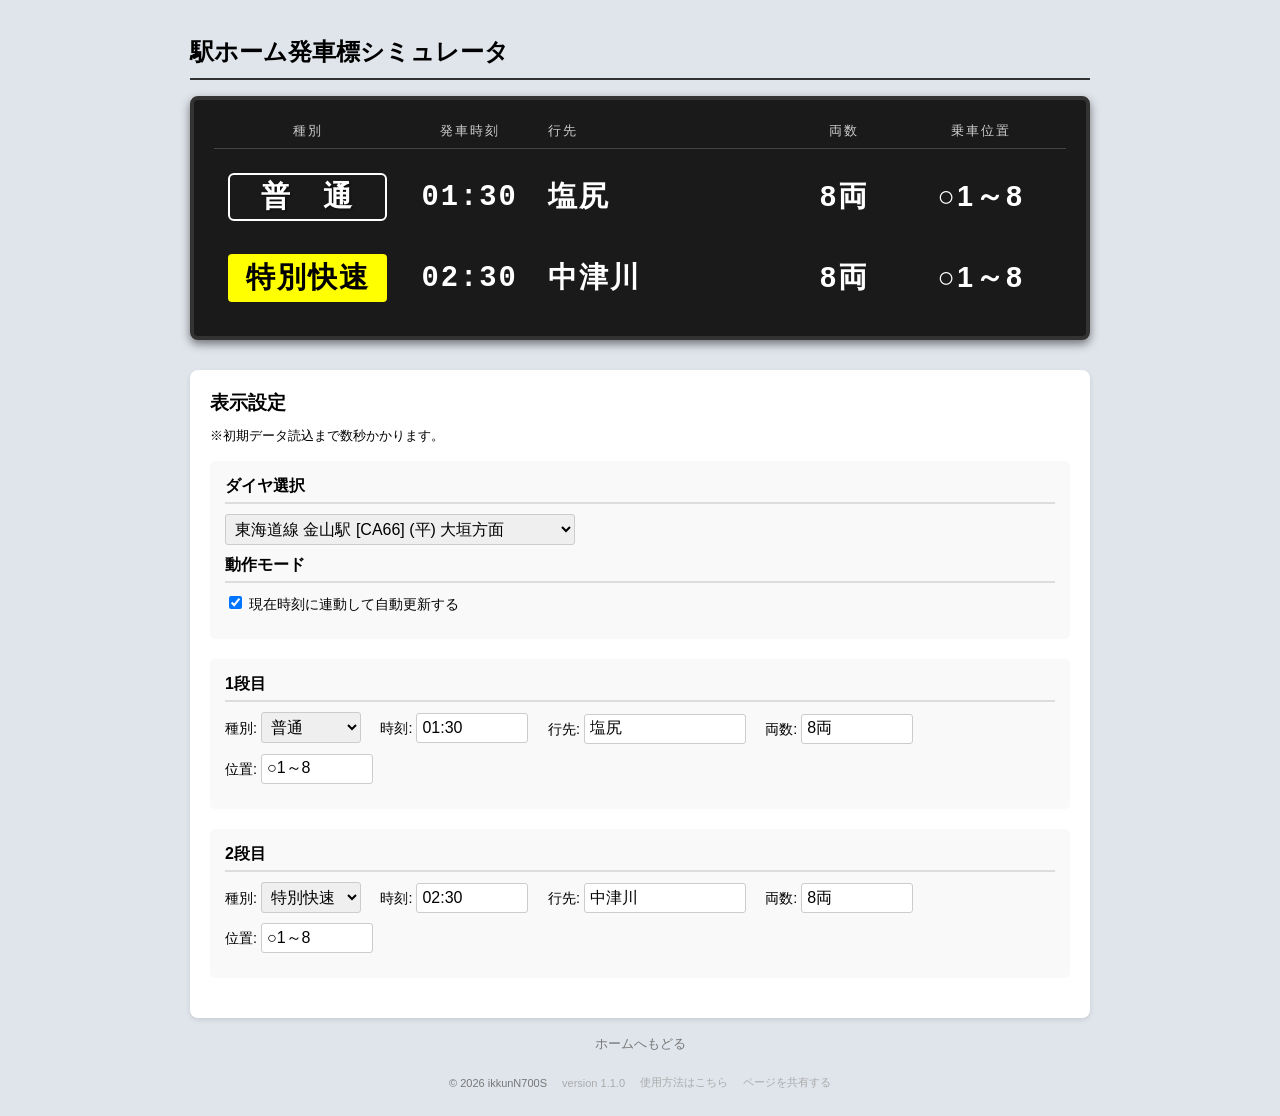
==== play.html @ bd15c997 "メインページ変更" ====
<!DOCTYPE html>
<html lang="ja">
<head>
    <meta charset="UTF-8">
    <meta name="viewport" content="width=900">
    <link rel="icon" type="image/svg+xml" href="./images/favicon/favicon.svg">
    <link rel="apple-touch-icon" sizes="180x180" href="./images/favicon/apple-touch-icon-180x180.png">
    <link rel="icon" type="image/png" sizes="256x256" href="./images/favicon/android-chrome-256x256.png">
    <title>駅ホーム発車標シミュレータ</title>
    <link rel="stylesheet" href="./css/style.css">
</head>
<body>
    <div class="container">
        <h1>駅ホーム発車標シミュレータ</h1>

        <div class="display-board">
            <div class="board-header">
                <span class="col-type">種別</span>
                <span class="col-time">発車時刻</span>
                <span class="col-dest">行先</span>
                <span class="col-cars">両数</span>
                <span class="col-pos">乗車位置</span>
            </div>
            
            <div class="board-row">
                <span class="col-type"><div id="disp-type-1" class="type-box"></div></span>
                <span class="col-time" id="disp-time-1"></span>
                <span class="col-dest">
                    <span id="disp-dest-1" class="dest-text"></span>
                </span>
                <span class="col-cars" id="disp-cars-1"></span>
                <span class="col-pos" id="disp-pos-1"></span>
            </div>

            <div class="board-row">
                <span class="col-type"><div id="disp-type-2" class="type-box"></div></span>
                <span class="col-time" id="disp-time-2"></span>
                <span class="col-dest">
                    <span id="disp-dest-2" class="dest-text"></span>
                </span>
                <span class="col-cars" id="disp-cars-2"></span>
                <span class="col-pos" id="disp-pos-2"></span>
            </div>
        </div>

        <div class="controls">
            <h3>表示設定</h3>
            <p><small>※初期データ読込まで数秒かかります。</small></p>
            
            <div class="control-row">
                <h4>ダイヤ選択</h4>
                <select class="schedule-select" id="schedule-selector">
                    
                </select>

                <h4>動作モード</h4>
                <label>
                    <input type="checkbox" id="auto-update-toggle" checked>
                    現在時刻に連動して自動更新する
                </label>
            </div>

            <div class="control-row">
                <h4>1段目</h4>
                <label>種別: 
                    <select id="input-type-1">
                        <option value="local">普通</option>
                        <option value="semirapid">区間快速</option>
                        <option value="rapid">快速</option>
                        <option value="newrapid">新快速</option>
                        <option value="specialrapid">特別快速</option>
                    </select>
                </label>
                <label>時刻: <input type="text" id="input-time-1" value=""></label>
                <label>行先: <input type="text" id="input-dest-1" value=""></label>
                <label>両数: <input type="text" id="input-cars-1" value=""></label>
                <label>位置: <input type="text" id="input-pos-1" value=""></label>
            </div>

            <div class="control-row">
                <h4>2段目</h4>
                <label>種別: 
                    <select id="input-type-2">
                        <option value="local">普通</option>
                        <option value="semirapid">区間快速</option>
                        <option value="rapid">快速</option>
                        <option value="newrapid">新快速</option>
                        <option value="specialrapid">特別快速</option>
                    </select>
                </label>
                <label>時刻: <input type="text" id="input-time-2" value=""></label>
                <label>行先: <input type="text" id="input-dest-2" value=""></label>
                <label>両数: <input type="text" id="input-cars-2" value=""></label>
                <label>位置: <input type="text" id="input-pos-2" value=""></label>
            </div>
        </div>

        <p><small><div class="link"><a href="./index.html" class="home-link">ホームへもどる</a></div></small></p>
    </div>

    <footer>
        <p>&copy; 2026 ikkunN700S</p>
        <p id="site-version"></p>
        <a href="https://github.com/ikkunN700S/train-station-lcd#%E9%A7%85%E3%83%9B%E3%83%BC%E3%83%A0%E7%99%BA%E8%BB%8A%E6%A8%99%E3%82%B7%E3%83%9F%E3%83%A5%E3%83%AC%E3%83%BC%E3%82%BF" target="_blank" rel="noopener noreferrer" class="footer-link">使用方法はこちら</a>
        <a href="" id="share-link" class="footer-link">ページを共有する</a>
    </footer>

    <script src="./js/config.js"></script>
    <script src="./js/script.js"></script>
    <script src="./js/version.js"></script>
    <script src="./js/sharelink.js"></script>
</body>
</html>
---- css/style.css ----
body {
    font-family: "Hiragino Kaku Gothic ProN", "Meiryo", sans-serif;
    background-color: #e0e5ec;
    margin: 0;
    padding: 20px;
}

h1 {
    font-size: 1.5rem;
    border-bottom: 2px solid #333;
    padding-bottom: 10px;
}

.container {
    width: 900px;
    margin: 0 auto;
}

/* 発車標ディスプレイのスタイル */
.display-board {
    background-color: #1a1a1a;
    color: #ffffff;
    padding: 15px 20px;
    border-radius: 8px;
    border: 4px solid #333;
    box-shadow: 0 4px 10px rgba(0, 0, 0, 0.5);
    margin-bottom: 30px;
    letter-spacing: 2px;
}

/* ヘッダーとデータ行の共通グリッドレイアウト */
.board-header,
.board-row {
    display: flex;
    align-items: center;
    padding: 8px 0;
}

.board-header {
    font-size: 0.8rem;
    color: #cccccc;
    border-bottom: 1px solid #444;
    margin-bottom: 10px;
}

.board-row {
    font-size: 1.8rem;
    font-weight: bold;
    margin-bottom: 5px;
    padding: 8px 0;
    height: 60px;
    /* 高さを固定 */
}

/* 行先カラムの設定 */
.col-dest {
    width: 30%;
    text-align: left;
    padding: 0 10px;
    box-sizing: border-box;
    overflow: hidden;
    /* はみ出しを隠す */
    white-space: nowrap;
    /* 改行禁止 */
    display: flex;
    align-items: center;
}

/* 駅名テキスト自体 */
.dest-text {
    display: inline-block;
    white-space: nowrap;
    transform-origin: left center;
    /* 左端を基準に縮小 */
    transition: transform 0.1s ease-out;
    /* 変化を少し滑らかに */
}

/* その他のカラム幅（微調整） */
.col-type {
    width: 22%;
    text-align: center;
}

.col-time {
    width: 16%;
    text-align: center;
    font-family: monospace;
}

.col-cars {
    width: 12%;
    text-align: center;
}

.col-pos {
    width: 20%;
    text-align: center;
}

/* 種別ボックスのスタイル */
.type-box {
    display: inline-block;
    padding: 2px 10px;
    width: 85%;
    text-shadow: 1px 1px 2px rgba(0, 0, 0, 0.8);
    text-align: center;
    box-sizing: border-box; /* 枠線を含めて幅を計算させる（ガタつき防止） */
    border: 2px solid transparent; /* 普段は透明な枠線を確保しておく（ガタつき防止） */
    border-radius: 4px; /* 基本の角丸 */
}

/* 種別ごとの背景色（JR東海準拠の近似色） */
/* 普通: 灰 */
.type-local {
    background-color: #1a1a1a;
    color: #fff;
    border-color: #ffffff; /* 白の枠線を表示 */
    border-radius: 6px; /* 普通だけ少し角丸を強めにする */
}

/* 区間快速: 緑 */
.type-semirapid {
    background-color: #00cc44;
    color: #fff;
}

/* 快速: 青 */
.type-rapid {
    background-color: #0052cc;
    color: #fff;
}

/* 新快速: オレンジ */
.type-newrapid {
    background-color: #ff4400;
    color: #fff;
}

/* 特別快速: 黄色 */
.type-specialrapid {
    background-color: #ffff00ff;
    color: #000;
    text-shadow: none;
}


/* 入力フォームのスタイル */
.controls {
    background-color: #ffffff;
    padding: 20px;
    border-radius: 8px;
    box-shadow: 0 2px 5px rgba(0, 0, 0, 0.1);
}

.controls h3 {
    margin-top: 0;
    margin-bottom: 10px;
}

.controls p {
    margin-top: 0;
}

.control-row {
    margin-bottom: 20px;
    padding: 15px;
    background-color: #f9f9f9;
    border-radius: 5px;
}

.control-row h4 {
    margin-top: 0;
    margin-bottom: 10px;
    border-bottom: 2px solid #ddd;
    padding-bottom: 5px;
}

label {
    display: inline-block;
    margin-right: 15px;
    margin-bottom: 10px;
    font-size: 0.9rem;
}

input[type="text"],
select {
    padding: 5px;
    font-size: 1rem;
    border: 1px solid #ccc;
    border-radius: 3px;
    width: 100px;
}

#schedule-selector {
    width: 350px;
    margin-bottom: 10px;
}

input[id^="input-dest"] {
    width: 150px;
}

.link {
    text-align: center;
    justify-content: center;
    align-items: center;
}

.home-link {
    color: #777;
    text-decoration: none;
    margin: 0;
}

.home-link:hover {
    color: #333;
    text-decoration: underline;
}

footer {
    text-align: center;
    padding: 6px 10px;
    font-size: 11px;
    color: #777;

    display: flex;
    flex-wrap: wrap;
    justify-content: center;
    align-items: center;
    gap: 15px;
}

footer p {
    margin: 0;
}

footer #site-version {
    color: #aaa;
}

footer .footer-link {
    color: #aaa;
    text-decoration: none;
}

footer .footer-link:hover {
    color: #333;
    text-decoration: underline;
}
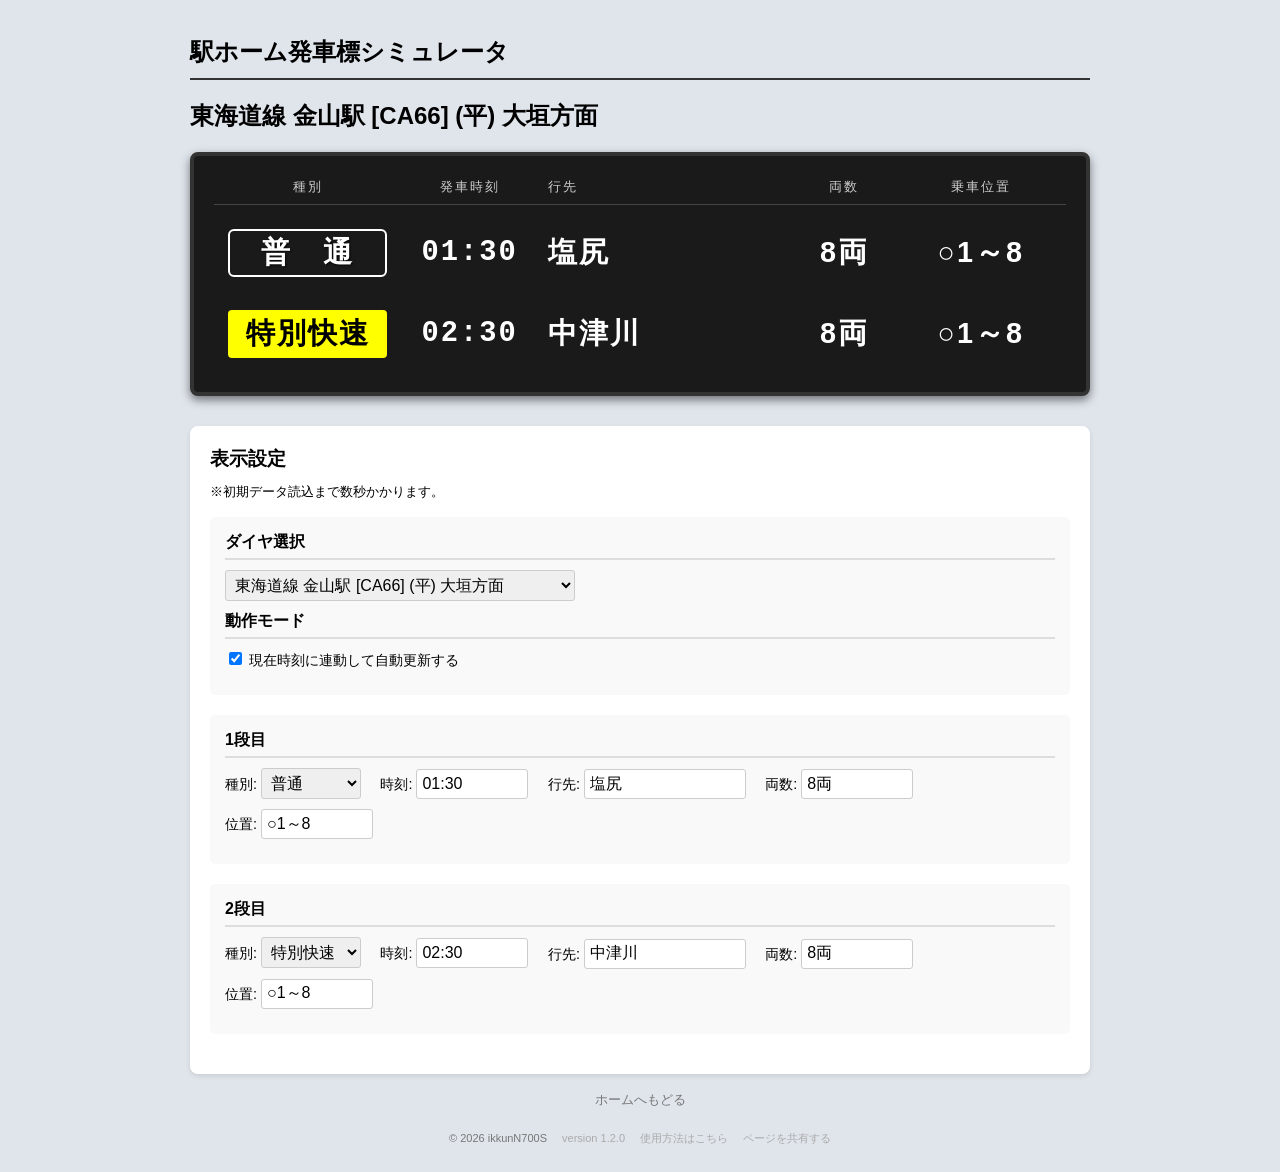
==== commit 093f3eb2: "bug fix" ====
--- a/play.html
+++ b/play.html
@@ -13,6 +13,7 @@
     <div class="container">
         <h1>駅ホーム発車標シミュレータ</h1>
 
+        <h2 class="board-title" id="board-title">画面</h2>
         <div class="display-board">
             <div class="board-header">
                 <span class="col-type">種別</span>
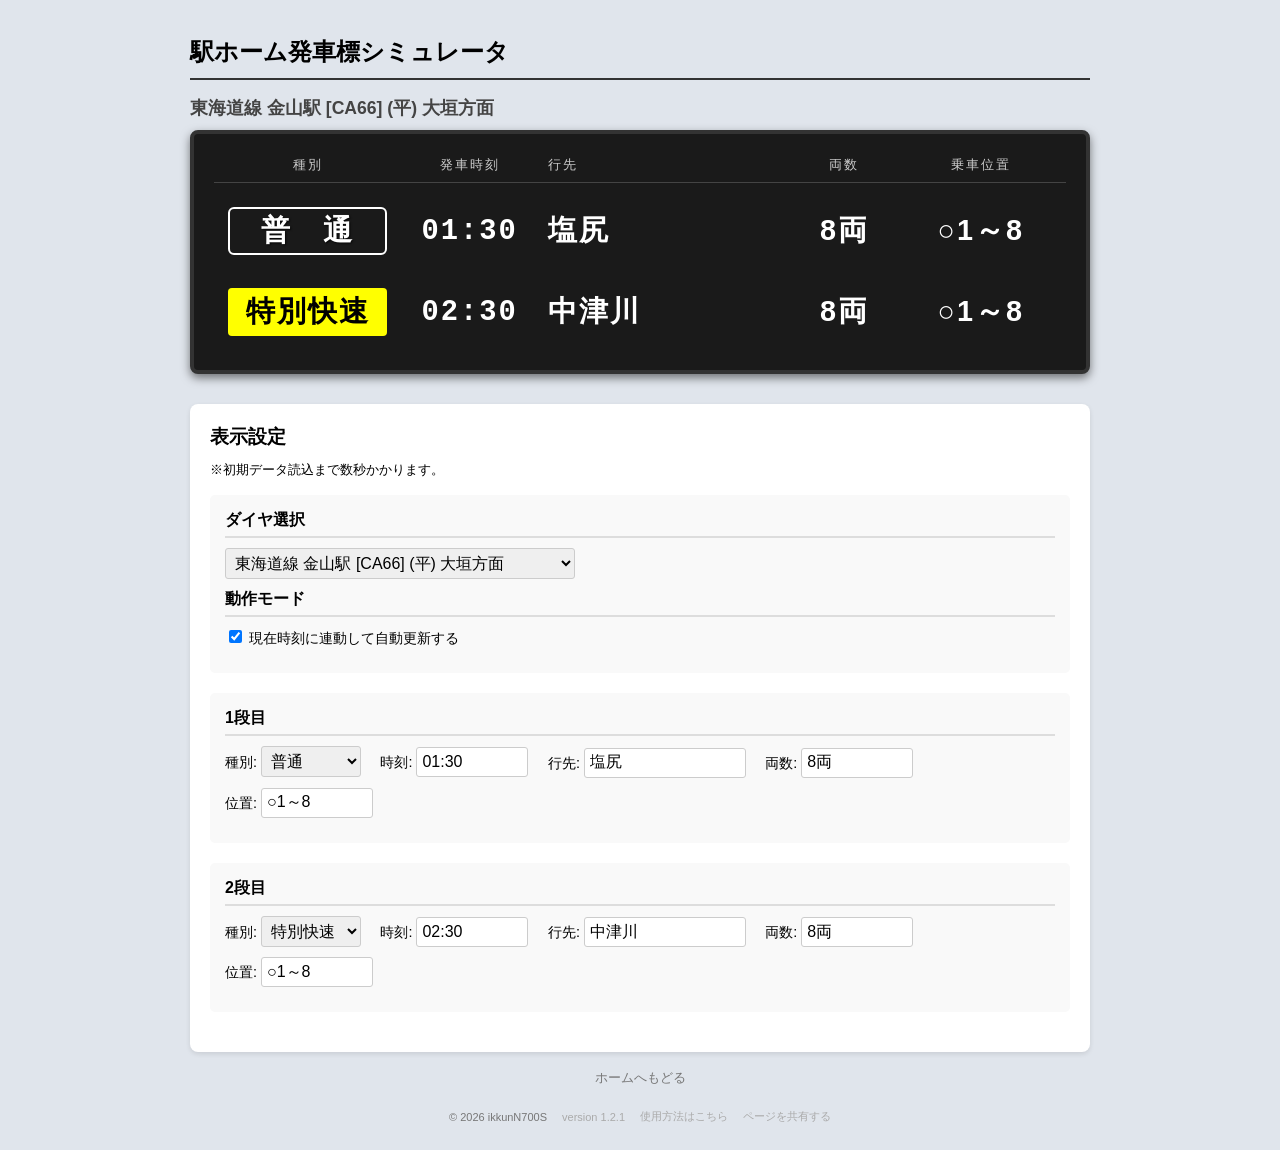
==== commit cc1e4d05: "種別追加" ====
--- a/play.html
+++ b/play.html
@@ -70,6 +70,8 @@
                         <option value="rapid">快速</option>
                         <option value="newrapid">新快速</option>
                         <option value="specialrapid">特別快速</option>
+                        <option value="extra">臨時</option>
+                        <option value="outofservice">回送</option>
                     </select>
                 </label>
                 <label>時刻: <input type="text" id="input-time-1" value=""></label>
@@ -87,6 +89,8 @@
                         <option value="rapid">快速</option>
                         <option value="newrapid">新快速</option>
                         <option value="specialrapid">特別快速</option>
+                        <option value="extra">臨時</option>
+                        <option value="outofservice">回送</option>
                     </select>
                 </label>
                 <label>時刻: <input type="text" id="input-time-2" value=""></label>
--- a/css/style.css
+++ b/css/style.css
@@ -14,6 +14,12 @@
 .container {
     width: 900px;
     margin: 0 auto;
+}
+
+.board-title {
+    font-size: 1.1rem;
+    margin: 0 0 10px 0;
+    color: #444;
 }
 
 /* 発車標ディスプレイのスタイル */
@@ -112,7 +118,9 @@
 
 /* 種別ごとの背景色（JR東海準拠の近似色） */
 /* 普通: 灰 */
-.type-local {
+.type-local,
+.type-extra,
+.type-outofservice {
     background-color: #1a1a1a;
     color: #fff;
     border-color: #ffffff; /* 白の枠線を表示 */
